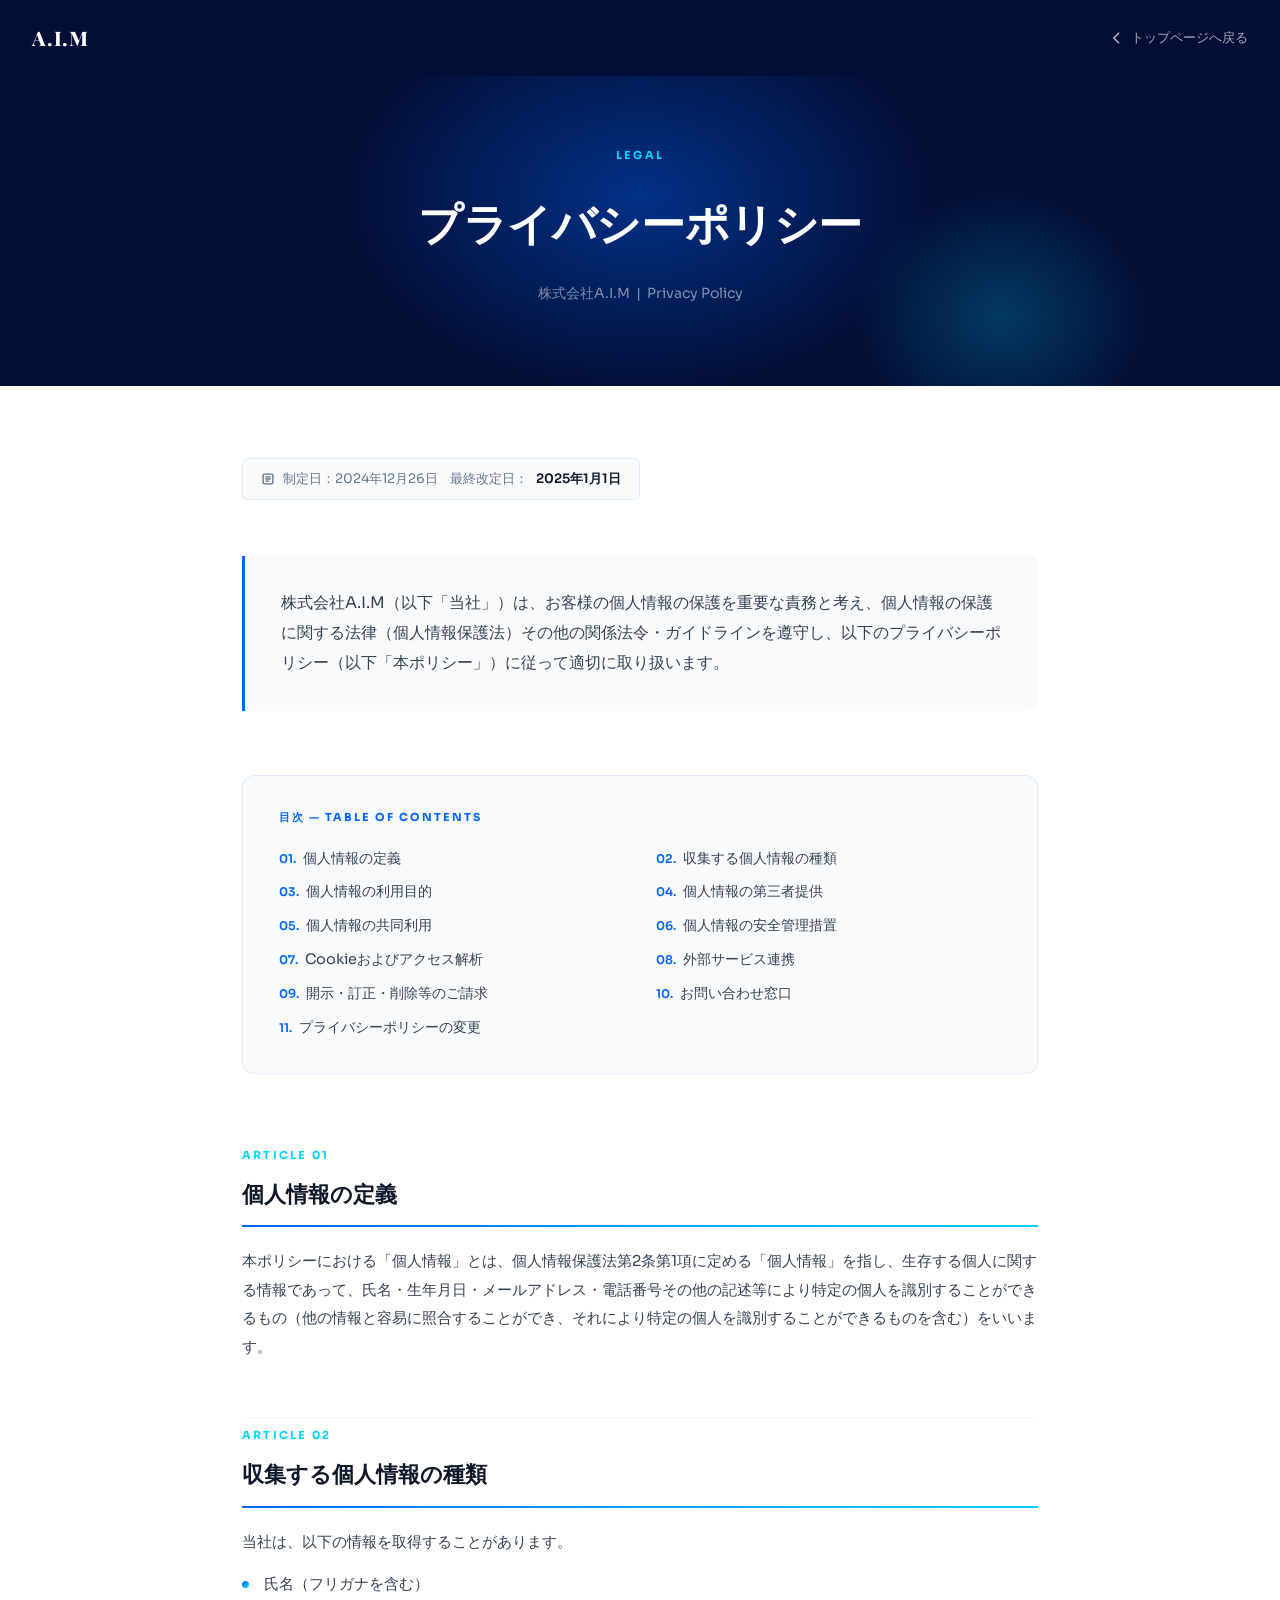
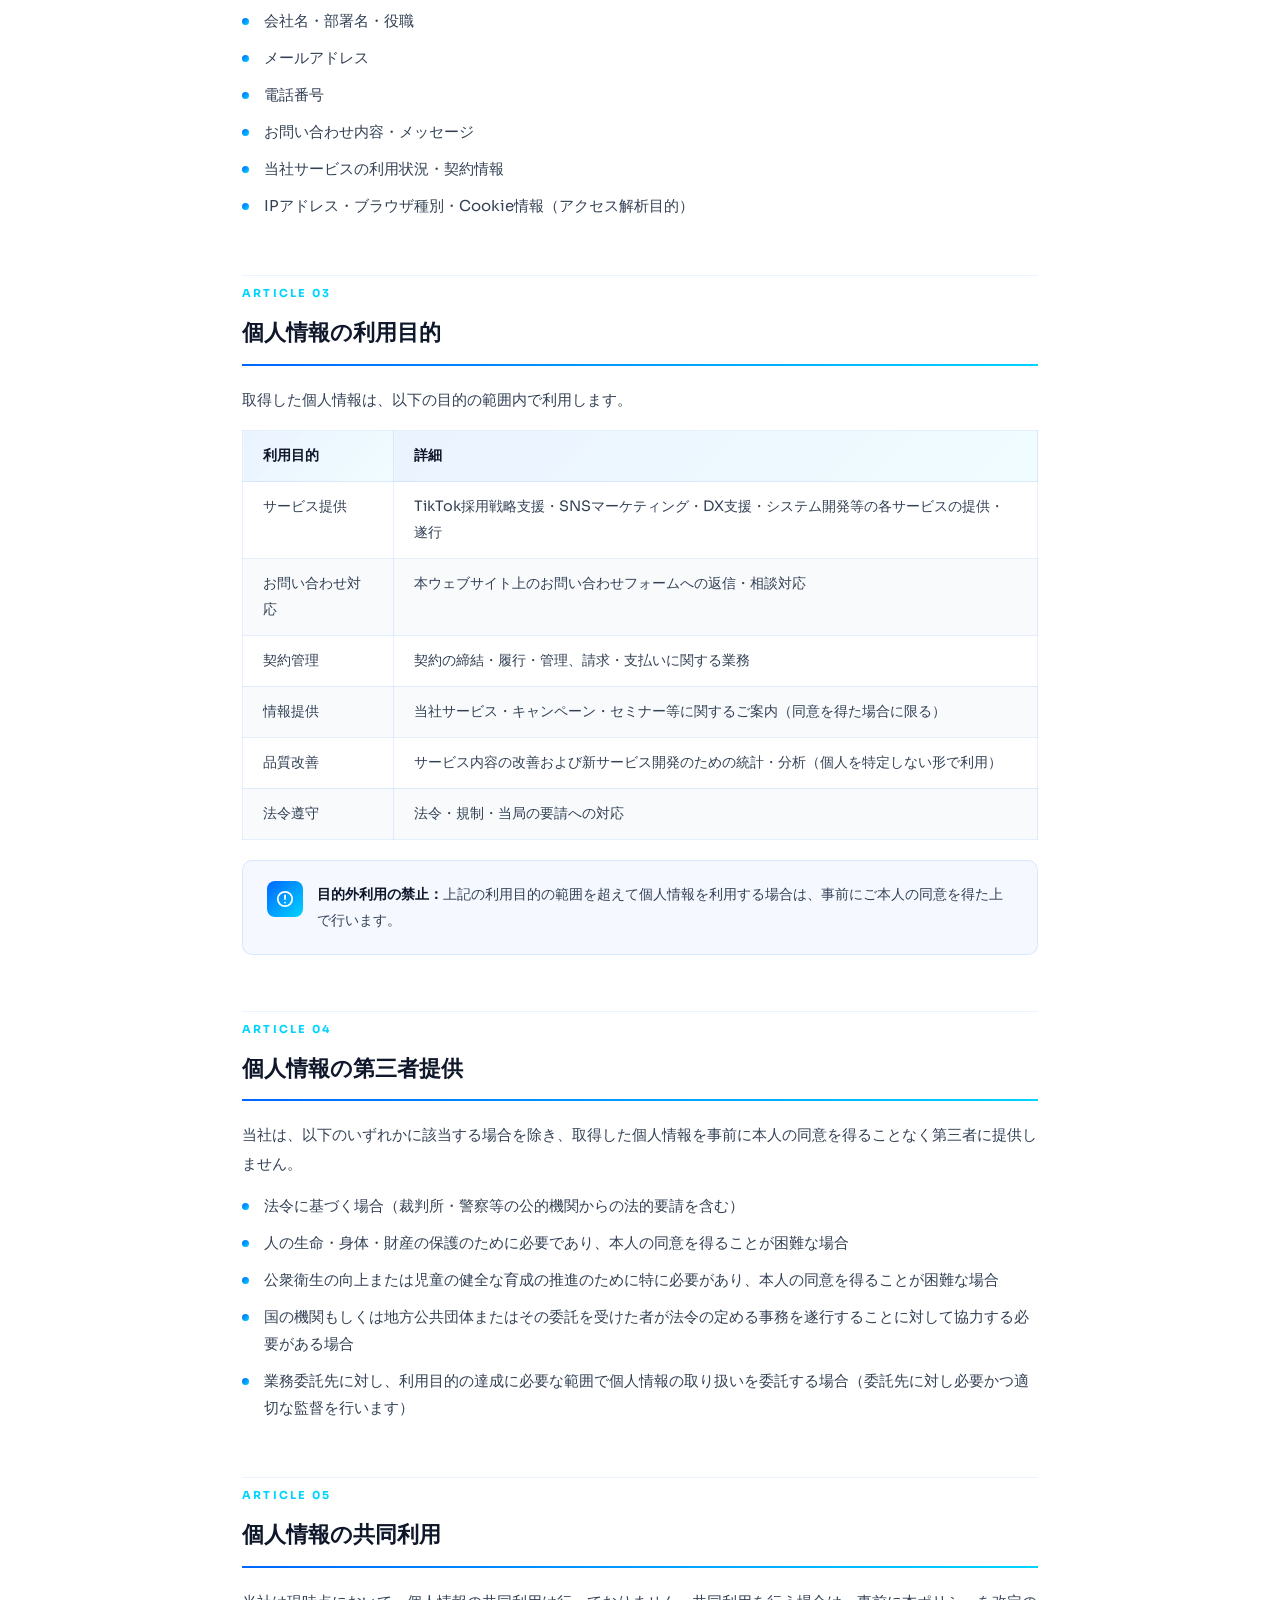
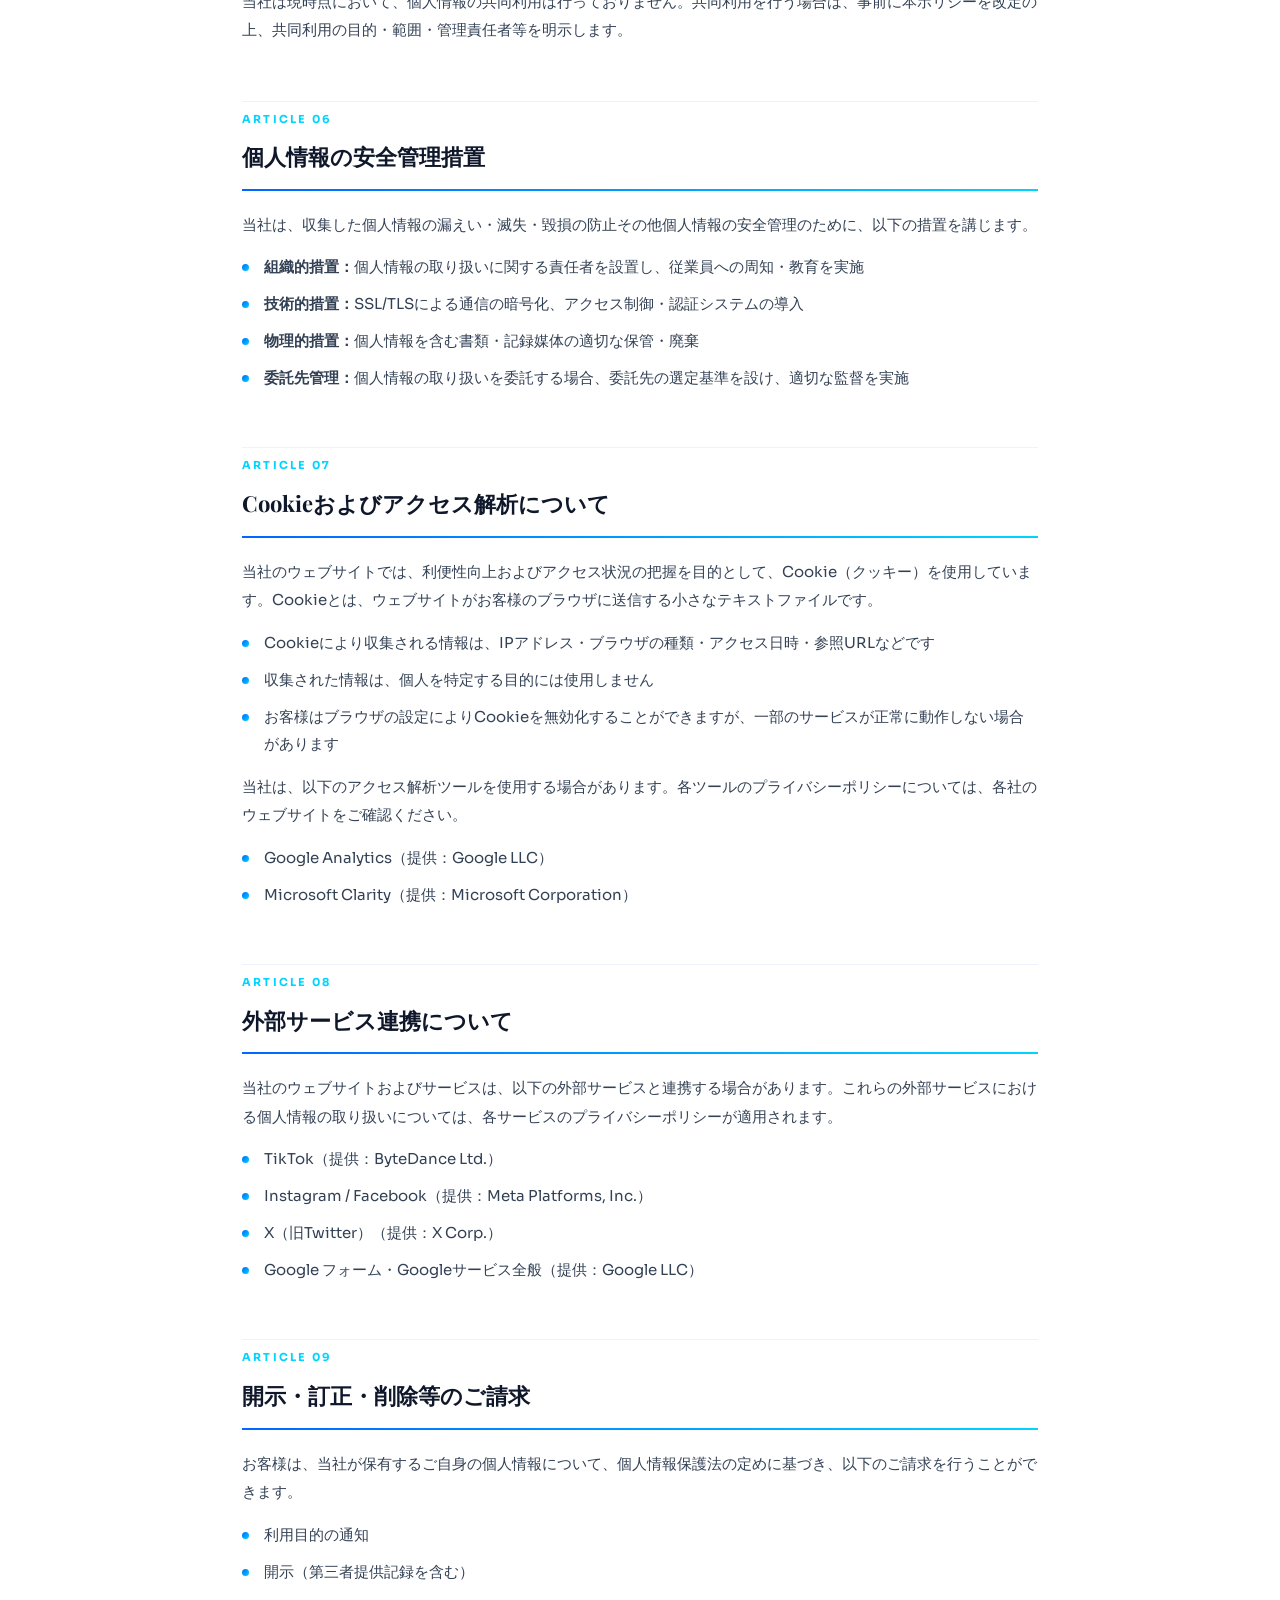
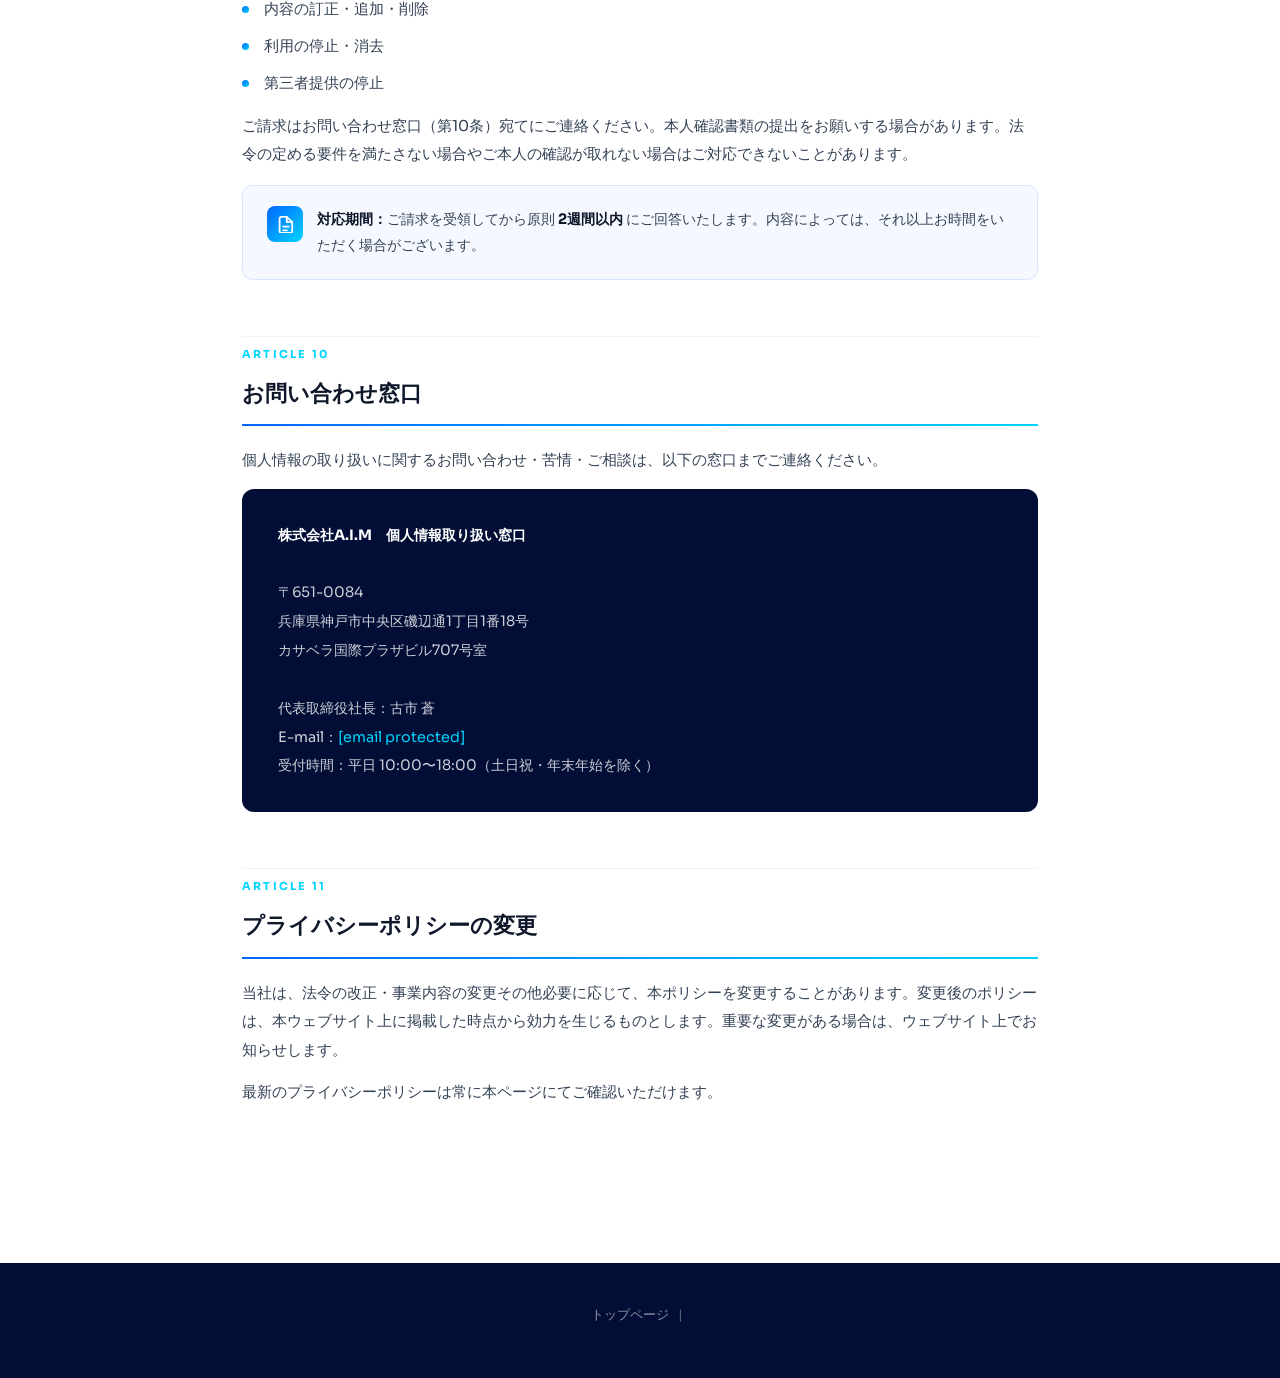
==== privacy-policy.html @ 9ead8651 "Create privacy-policy.html" ====
<!DOCTYPE html>
<html lang="ja">
<head>
    <meta charset="UTF-8">
    <meta name="viewport" content="width=device-width, initial-scale=1.0">
    <meta name="description" content="株式会社A.I.M プライバシーポリシー">
    <title>プライバシーポリシー | 株式会社A.I.M</title>
    <link rel="preconnect" href="https://fonts.googleapis.com">
    <link rel="preconnect" href="https://fonts.gstatic.com" crossorigin>
    <link href="https://fonts.googleapis.com/css2?family=Sora:wght@300;400;500;600;700&family=Playfair+Display:wght@700;800&display=swap" rel="stylesheet">
    <style>
        /* ── Reset & Variables ── */
        *, *::before, *::after { margin: 0; padding: 0; box-sizing: border-box; }

        :root {
            --blue:       #0066FF;
            --blue-dark:  #0052CC;
            --cyan:       #00D4FF;
            --navy:       #030E36;
            --text-dark:  #0F172A;
            --text-gray:  #334155;
            --text-light: #64748B;
            --bg-light:   #F8FAFC;
            --border:     rgba(0, 102, 255, 0.10);
            --font-head:  'Playfair Display', serif;
            --font-body:  'Sora', sans-serif;
        }

        html { font-size: 16px; scroll-behavior: smooth; }

        body {
            font-family: var(--font-body);
            color: var(--text-dark);
            background: #fff;
            line-height: 1.8;
            -webkit-font-smoothing: antialiased;
        }

        a { color: var(--blue); text-decoration: none; transition: opacity .2s; }
        a:hover { opacity: .75; text-decoration: underline; }

        /* ── Header ── */
        .site-header {
            background: var(--navy);
            padding: 20px 32px;
            display: flex;
            align-items: center;
            justify-content: space-between;
        }
        .site-header-logo {
            font-family: var(--font-head);
            font-size: 1.25rem;
            font-weight: 800;
            color: #fff;
            letter-spacing: .04em;
        }
        .site-header-back {
            font-size: .8125rem;
            color: rgba(255,255,255,.65);
            display: flex;
            align-items: center;
            gap: 6px;
            transition: color .2s;
            text-decoration: none;
        }
        .site-header-back:hover { color: #fff; text-decoration: none; }
        .site-header-back svg { flex-shrink: 0; }

        /* ── Hero ── */
        .pp-hero {
            background: var(--navy);
            padding: 64px 32px 80px;
            text-align: center;
            position: relative;
            overflow: hidden;
        }
        .pp-hero::before {
            content: '';
            position: absolute;
            top: -80px; left: 50%;
            transform: translateX(-50%);
            width: 600px; height: 400px;
            background: radial-gradient(ellipse,
                rgba(0,102,255,.40) 0%, transparent 70%);
            pointer-events: none;
        }
        .pp-hero::after {
            content: '';
            position: absolute;
            bottom: -60px; right: 10%;
            width: 300px; height: 260px;
            background: radial-gradient(ellipse,
                rgba(0,212,255,.22) 0%, transparent 70%);
            pointer-events: none;
        }
        .pp-hero-label {
            position: relative; z-index: 1;
            display: inline-block;
            font-size: .6875rem;
            font-weight: 700;
            letter-spacing: .2em;
            text-transform: uppercase;
            color: var(--cyan);
            margin-bottom: 16px;
        }
        .pp-hero h1 {
            position: relative; z-index: 1;
            font-family: var(--font-head);
            font-size: clamp(1.75rem, 4vw, 2.75rem);
            font-weight: 800;
            color: #fff;
            letter-spacing: -.01em;
            margin-bottom: 20px;
        }
        .pp-hero-meta {
            position: relative; z-index: 1;
            font-size: .875rem;
            color: rgba(255,255,255,.50);
        }

        /* ── Layout ── */
        .pp-wrap {
            max-width: 860px;
            margin: 0 auto;
            padding: 72px 32px 100px;
        }

        /* ── Lead ── */
        .pp-lead {
            font-size: 1rem;
            color: var(--text-gray);
            line-height: 1.9;
            padding: 32px 36px;
            background: var(--bg-light);
            border-left: 3px solid var(--blue);
            border-radius: 0 8px 8px 0;
            margin-bottom: 64px;
        }

        /* ── TOC ── */
        .pp-toc {
            background: var(--bg-light);
            border: 1.5px solid var(--border);
            border-radius: 12px;
            padding: 32px 36px;
            margin-bottom: 64px;
        }
        .pp-toc-title {
            font-size: .6875rem;
            font-weight: 700;
            letter-spacing: .18em;
            text-transform: uppercase;
            color: var(--blue);
            margin-bottom: 18px;
        }
        .pp-toc ol {
            list-style: none;
            counter-reset: toc;
            display: grid;
            grid-template-columns: 1fr 1fr;
            gap: 8px 32px;
        }
        .pp-toc li {
            counter-increment: toc;
            font-size: .9rem;
        }
        .pp-toc li::before {
            content: counter(toc, decimal-leading-zero) ". ";
            color: var(--blue);
            font-weight: 600;
            font-size: .75rem;
            margin-right: 4px;
        }
        .pp-toc a { color: var(--text-gray); }
        .pp-toc a:hover { color: var(--blue); text-decoration: none; }

        /* ── Section ── */
        .pp-section {
            margin-bottom: 56px;
            padding-top: 8px;
            border-top: 1px solid rgba(0,102,255,.08);
        }
        .pp-section:first-of-type { border-top: none; }

        .pp-section-num {
            font-size: .6875rem;
            font-weight: 700;
            letter-spacing: .2em;
            color: var(--cyan);
            text-transform: uppercase;
            margin-bottom: 8px;
        }
        .pp-section h2 {
            font-family: var(--font-head);
            font-size: 1.375rem;
            font-weight: 700;
            color: var(--text-dark);
            margin-bottom: 20px;
            padding-bottom: 12px;
            border-bottom: 2px solid;
            border-image: linear-gradient(90deg, var(--blue), var(--cyan)) 1;
            display: inline-block;
            width: 100%;
        }
        .pp-section p {
            font-size: .9375rem;
            color: var(--text-gray);
            line-height: 1.9;
            margin-bottom: 14px;
        }
        .pp-section p:last-child { margin-bottom: 0; }

        /* リスト */
        .pp-list {
            list-style: none;
            margin: 12px 0 16px;
            display: flex;
            flex-direction: column;
            gap: 10px;
        }
        .pp-list li {
            position: relative;
            padding-left: 22px;
            font-size: .9375rem;
            color: var(--text-gray);
            line-height: 1.8;
        }
        .pp-list li::before {
            content: '';
            position: absolute;
            left: 0; top: 11px;
            width: 7px; height: 7px;
            background: linear-gradient(135deg, var(--blue), var(--cyan));
            border-radius: 50%;
        }

        /* 用途テーブル */
        .pp-table {
            width: 100%;
            border-collapse: collapse;
            margin: 16px 0 20px;
            font-size: .9rem;
        }
        .pp-table th {
            background: linear-gradient(135deg,
                rgba(0,102,255,.08) 0%, rgba(0,212,255,.06) 100%);
            color: var(--text-dark);
            font-weight: 600;
            padding: 12px 20px;
            text-align: left;
            border: 1px solid var(--border);
            white-space: nowrap;
        }
        .pp-table td {
            padding: 12px 20px;
            border: 1px solid var(--border);
            color: var(--text-gray);
            vertical-align: top;
        }
        .pp-table tr:nth-child(even) td {
            background: var(--bg-light);
        }

        /* ハイライトブロック */
        .pp-note {
            display: flex;
            gap: 14px;
            align-items: flex-start;
            background: rgba(0,102,255,.04);
            border: 1.5px solid rgba(0,102,255,.12);
            border-radius: 10px;
            padding: 20px 24px;
            margin: 16px 0;
        }
        .pp-note-icon {
            flex-shrink: 0;
            width: 36px; height: 36px;
            background: linear-gradient(135deg, var(--blue), var(--cyan));
            border-radius: 8px;
            display: flex; align-items: center; justify-content: center;
        }
        .pp-note-icon svg { color: white; }
        .pp-note-body { font-size: .9rem; color: var(--text-gray); line-height: 1.85; }
        .pp-note-body strong { color: var(--text-dark); }

        /* 会社情報ボックス */
        .pp-company-box {
            background: var(--navy);
            border-radius: 12px;
            padding: 32px 36px;
            color: rgba(255,255,255,.80);
            font-size: .9rem;
            line-height: 2;
        }
        .pp-company-box strong { color: #fff; }
        .pp-company-box a { color: var(--cyan); }

        /* 改定日バッジ */
        .pp-revision {
            display: inline-flex;
            align-items: center;
            gap: 8px;
            background: var(--bg-light);
            border: 1px solid var(--border);
            border-radius: 6px;
            padding: 8px 18px;
            font-size: .8125rem;
            color: var(--text-light);
            margin-bottom: 56px;
        }
        .pp-revision span { font-weight: 600; color: var(--text-dark); }

        /* ── Footer ── */
        .pp-footer {
            background: var(--navy);
            text-align: center;
            padding: 40px 32px;
            font-size: .8125rem;
            color: rgba(255,255,255,.35);
        }
        .pp-footer a {
            color: rgba(255,255,255,.55);
            text-decoration: none;
        }
        .pp-footer a:hover { color: #fff; }

        /* ── Responsive ── */
        @media (max-width: 640px) {
            .pp-wrap { padding: 48px 20px 72px; }
            .pp-toc ol { grid-template-columns: 1fr; }
            .pp-lead, .pp-toc { padding: 24px 20px; }
            .pp-company-box { padding: 24px 20px; }
            .pp-table { font-size: .825rem; }
            .pp-table th, .pp-table td { padding: 10px 12px; }
            .site-header { padding: 16px 20px; }
            .pp-hero { padding: 48px 20px 64px; }
        }
    </style>
</head>
<body>

<!-- ヘッダー -->
<header class="site-header">
    <div class="site-header-logo">A.I.M</div>
    <a href="index.html" class="site-header-back">
        <svg width="16" height="16" viewBox="0 0 20 20" fill="none">
            <path d="M12 4l-6 6 6 6" stroke="currentColor" stroke-width="2" stroke-linecap="round"/>
        </svg>
        トップページへ戻る
    </a>
</header>

<!-- ヒーロー -->
<div class="pp-hero">
    <div class="pp-hero-label">Legal</div>
    <h1>プライバシーポリシー</h1>
    <p class="pp-hero-meta">株式会社A.I.M &nbsp;|&nbsp; Privacy Policy</p>
</div>

<!-- 本文 -->
<main class="pp-wrap">

    <!-- 制定日バッジ -->
    <div class="pp-revision">
        <svg width="14" height="14" viewBox="0 0 20 20" fill="none" stroke="currentColor" stroke-width="2" stroke-linecap="round">
            <rect x="3" y="3" width="14" height="14" rx="2"/>
            <path d="M7 7h6M7 10h6M7 13h4"/>
        </svg>
        制定日：2024年12月26日 &nbsp;&nbsp; 最終改定日：<span>2025年1月1日</span>
    </div>

    <!-- リード -->
    <p class="pp-lead">
        株式会社A.I.M（以下「当社」）は、お客様の個人情報の保護を重要な責務と考え、個人情報の保護に関する法律（個人情報保護法）その他の関係法令・ガイドラインを遵守し、以下のプライバシーポリシー（以下「本ポリシー」）に従って適切に取り扱います。
    </p>

    <!-- 目次 -->
    <nav class="pp-toc">
        <div class="pp-toc-title">目次 — Table of Contents</div>
        <ol>
            <li><a href="#s1">個人情報の定義</a></li>
            <li><a href="#s2">収集する個人情報の種類</a></li>
            <li><a href="#s3">個人情報の利用目的</a></li>
            <li><a href="#s4">個人情報の第三者提供</a></li>
            <li><a href="#s5">個人情報の共同利用</a></li>
            <li><a href="#s6">個人情報の安全管理措置</a></li>
            <li><a href="#s7">Cookieおよびアクセス解析</a></li>
            <li><a href="#s8">外部サービス連携</a></li>
            <li><a href="#s9">開示・訂正・削除等のご請求</a></li>
            <li><a href="#s10">お問い合わせ窓口</a></li>
            <li><a href="#s11">プライバシーポリシーの変更</a></li>
        </ol>
    </nav>

    <!-- 第1条 -->
    <section class="pp-section" id="s1">
        <div class="pp-section-num">Article 01</div>
        <h2>個人情報の定義</h2>
        <p>本ポリシーにおける「個人情報」とは、個人情報保護法第2条第1項に定める「個人情報」を指し、生存する個人に関する情報であって、氏名・生年月日・メールアドレス・電話番号その他の記述等により特定の個人を識別することができるもの（他の情報と容易に照合することができ、それにより特定の個人を識別することができるものを含む）をいいます。</p>
    </section>

    <!-- 第2条 -->
    <section class="pp-section" id="s2">
        <div class="pp-section-num">Article 02</div>
        <h2>収集する個人情報の種類</h2>
        <p>当社は、以下の情報を取得することがあります。</p>
        <ul class="pp-list">
            <li>氏名（フリガナを含む）</li>
            <li>会社名・部署名・役職</li>
            <li>メールアドレス</li>
            <li>電話番号</li>
            <li>お問い合わせ内容・メッセージ</li>
            <li>当社サービスの利用状況・契約情報</li>
            <li>IPアドレス・ブラウザ種別・Cookie情報（アクセス解析目的）</li>
        </ul>
    </section>

    <!-- 第3条 -->
    <section class="pp-section" id="s3">
        <div class="pp-section-num">Article 03</div>
        <h2>個人情報の利用目的</h2>
        <p>取得した個人情報は、以下の目的の範囲内で利用します。</p>
        <table class="pp-table">
            <thead>
                <tr>
                    <th>利用目的</th>
                    <th>詳細</th>
                </tr>
            </thead>
            <tbody>
                <tr>
                    <td>サービス提供</td>
                    <td>TikTok採用戦略支援・SNSマーケティング・DX支援・システム開発等の各サービスの提供・遂行</td>
                </tr>
                <tr>
                    <td>お問い合わせ対応</td>
                    <td>本ウェブサイト上のお問い合わせフォームへの返信・相談対応</td>
                </tr>
                <tr>
                    <td>契約管理</td>
                    <td>契約の締結・履行・管理、請求・支払いに関する業務</td>
                </tr>
                <tr>
                    <td>情報提供</td>
                    <td>当社サービス・キャンペーン・セミナー等に関するご案内（同意を得た場合に限る）</td>
                </tr>
                <tr>
                    <td>品質改善</td>
                    <td>サービス内容の改善および新サービス開発のための統計・分析（個人を特定しない形で利用）</td>
                </tr>
                <tr>
                    <td>法令遵守</td>
                    <td>法令・規制・当局の要請への対応</td>
                </tr>
            </tbody>
        </table>
        <div class="pp-note">
            <div class="pp-note-icon">
                <svg width="18" height="18" viewBox="0 0 20 20" fill="none" stroke="currentColor" stroke-width="2" stroke-linecap="round">
                    <circle cx="10" cy="10" r="8"/><path d="M10 6v4M10 14h.01"/>
                </svg>
            </div>
            <div class="pp-note-body">
                <strong>目的外利用の禁止：</strong>上記の利用目的の範囲を超えて個人情報を利用する場合は、事前にご本人の同意を得た上で行います。
            </div>
        </div>
    </section>

    <!-- 第4条 -->
    <section class="pp-section" id="s4">
        <div class="pp-section-num">Article 04</div>
        <h2>個人情報の第三者提供</h2>
        <p>当社は、以下のいずれかに該当する場合を除き、取得した個人情報を事前に本人の同意を得ることなく第三者に提供しません。</p>
        <ul class="pp-list">
            <li>法令に基づく場合（裁判所・警察等の公的機関からの法的要請を含む）</li>
            <li>人の生命・身体・財産の保護のために必要であり、本人の同意を得ることが困難な場合</li>
            <li>公衆衛生の向上または児童の健全な育成の推進のために特に必要があり、本人の同意を得ることが困難な場合</li>
            <li>国の機関もしくは地方公共団体またはその委託を受けた者が法令の定める事務を遂行することに対して協力する必要がある場合</li>
            <li>業務委託先に対し、利用目的の達成に必要な範囲で個人情報の取り扱いを委託する場合（委託先に対し必要かつ適切な監督を行います）</li>
        </ul>
    </section>

    <!-- 第5条 -->
    <section class="pp-section" id="s5">
        <div class="pp-section-num">Article 05</div>
        <h2>個人情報の共同利用</h2>
        <p>当社は現時点において、個人情報の共同利用は行っておりません。共同利用を行う場合は、事前に本ポリシーを改定の上、共同利用の目的・範囲・管理責任者等を明示します。</p>
    </section>

    <!-- 第6条 -->
    <section class="pp-section" id="s6">
        <div class="pp-section-num">Article 06</div>
        <h2>個人情報の安全管理措置</h2>
        <p>当社は、収集した個人情報の漏えい・滅失・毀損の防止その他個人情報の安全管理のために、以下の措置を講じます。</p>
        <ul class="pp-list">
            <li><strong>組織的措置：</strong>個人情報の取り扱いに関する責任者を設置し、従業員への周知・教育を実施</li>
            <li><strong>技術的措置：</strong>SSL/TLSによる通信の暗号化、アクセス制御・認証システムの導入</li>
            <li><strong>物理的措置：</strong>個人情報を含む書類・記録媒体の適切な保管・廃棄</li>
            <li><strong>委託先管理：</strong>個人情報の取り扱いを委託する場合、委託先の選定基準を設け、適切な監督を実施</li>
        </ul>
    </section>

    <!-- 第7条 -->
    <section class="pp-section" id="s7">
        <div class="pp-section-num">Article 07</div>
        <h2>Cookieおよびアクセス解析について</h2>
        <p>当社のウェブサイトでは、利便性向上およびアクセス状況の把握を目的として、Cookie（クッキー）を使用しています。Cookieとは、ウェブサイトがお客様のブラウザに送信する小さなテキストファイルです。</p>
        <ul class="pp-list">
            <li>Cookieにより収集される情報は、IPアドレス・ブラウザの種類・アクセス日時・参照URLなどです</li>
            <li>収集された情報は、個人を特定する目的には使用しません</li>
            <li>お客様はブラウザの設定によりCookieを無効化することができますが、一部のサービスが正常に動作しない場合があります</li>
        </ul>
        <p>当社は、以下のアクセス解析ツールを使用する場合があります。各ツールのプライバシーポリシーについては、各社のウェブサイトをご確認ください。</p>
        <ul class="pp-list">
            <li>Google Analytics（提供：Google LLC）</li>
            <li>Microsoft Clarity（提供：Microsoft Corporation）</li>
        </ul>
    </section>

    <!-- 第8条 -->
    <section class="pp-section" id="s8">
        <div class="pp-section-num">Article 08</div>
        <h2>外部サービス連携について</h2>
        <p>当社のウェブサイトおよびサービスは、以下の外部サービスと連携する場合があります。これらの外部サービスにおける個人情報の取り扱いについては、各サービスのプライバシーポリシーが適用されます。</p>
        <ul class="pp-list">
            <li>TikTok（提供：ByteDance Ltd.）</li>
            <li>Instagram / Facebook（提供：Meta Platforms, Inc.）</li>
            <li>X（旧Twitter）（提供：X Corp.）</li>
            <li>Google フォーム・Googleサービス全般（提供：Google LLC）</li>
        </ul>
    </section>

    <!-- 第9条 -->
    <section class="pp-section" id="s9">
        <div class="pp-section-num">Article 09</div>
        <h2>開示・訂正・削除等のご請求</h2>
        <p>お客様は、当社が保有するご自身の個人情報について、個人情報保護法の定めに基づき、以下のご請求を行うことができます。</p>
        <ul class="pp-list">
            <li>利用目的の通知</li>
            <li>開示（第三者提供記録を含む）</li>
            <li>内容の訂正・追加・削除</li>
            <li>利用の停止・消去</li>
            <li>第三者提供の停止</li>
        </ul>
        <p>ご請求はお問い合わせ窓口（第10条）宛てにご連絡ください。本人確認書類の提出をお願いする場合があります。法令の定める要件を満たさない場合やご本人の確認が取れない場合はご対応できないことがあります。</p>
        <div class="pp-note">
            <div class="pp-note-icon">
                <svg width="18" height="18" viewBox="0 0 20 20" fill="none" stroke="currentColor" stroke-width="2" stroke-linecap="round">
                    <path d="M12 2H6a2 2 0 00-2 2v14a2 2 0 002 2h10a2 2 0 002-2V8z"/>
                    <path d="M12 2v6h6M8 13h6M8 17h4"/>
                </svg>
            </div>
            <div class="pp-note-body">
                <strong>対応期間：</strong>ご請求を受領してから原則 <strong>2週間以内</strong> にご回答いたします。内容によっては、それ以上お時間をいただく場合がございます。
            </div>
        </div>
    </section>

    <!-- 第10条 -->
    <section class="pp-section" id="s10">
        <div class="pp-section-num">Article 10</div>
        <h2>お問い合わせ窓口</h2>
        <p>個人情報の取り扱いに関するお問い合わせ・苦情・ご相談は、以下の窓口までご連絡ください。</p>
        <div class="pp-company-box">
            <strong>株式会社A.I.M　個人情報取り扱い窓口</strong><br><br>
            〒651-0084<br>
            兵庫県神戸市中央区磯辺通1丁目1番18号<br>
            カサベラ国際プラザビル707号室<br><br>
            代表取締役社長：古市 蒼<br>
            E-mail：<a href="/cdn-cgi/l/email-protection#c6afa8a0a986a7afabebafa8a5e8a5a9e8acb6"><span class="__cf_email__" data-cfemail="0a63646c654a6b63672763646924696524607a">[email&#160;protected]</span></a><br>
            受付時間：平日 10:00〜18:00（土日祝・年末年始を除く）
        </div>
    </section>

    <!-- 第11条 -->
    <section class="pp-section" id="s11">
        <div class="pp-section-num">Article 11</div>
        <h2>プライバシーポリシーの変更</h2>
        <p>当社は、法令の改正・事業内容の変更その他必要に応じて、本ポリシーを変更することがあります。変更後のポリシーは、本ウェブサイト上に掲載した時点から効力を生じるものとします。重要な変更がある場合は、ウェブサイト上でお知らせします。</p>
        <p>最新のプライバシーポリシーは常に本ページにてご確認いただけます。</p>
    </section>

</main>

<!-- フッター -->
<footer class="pp-footer">
    <p style="margin-bottom:12px;">
        <a href="index.html">トップページ</a>
        &nbsp;&nbsp;|&nbsp;&nbsp;
        <a href="privacy-policy.html">
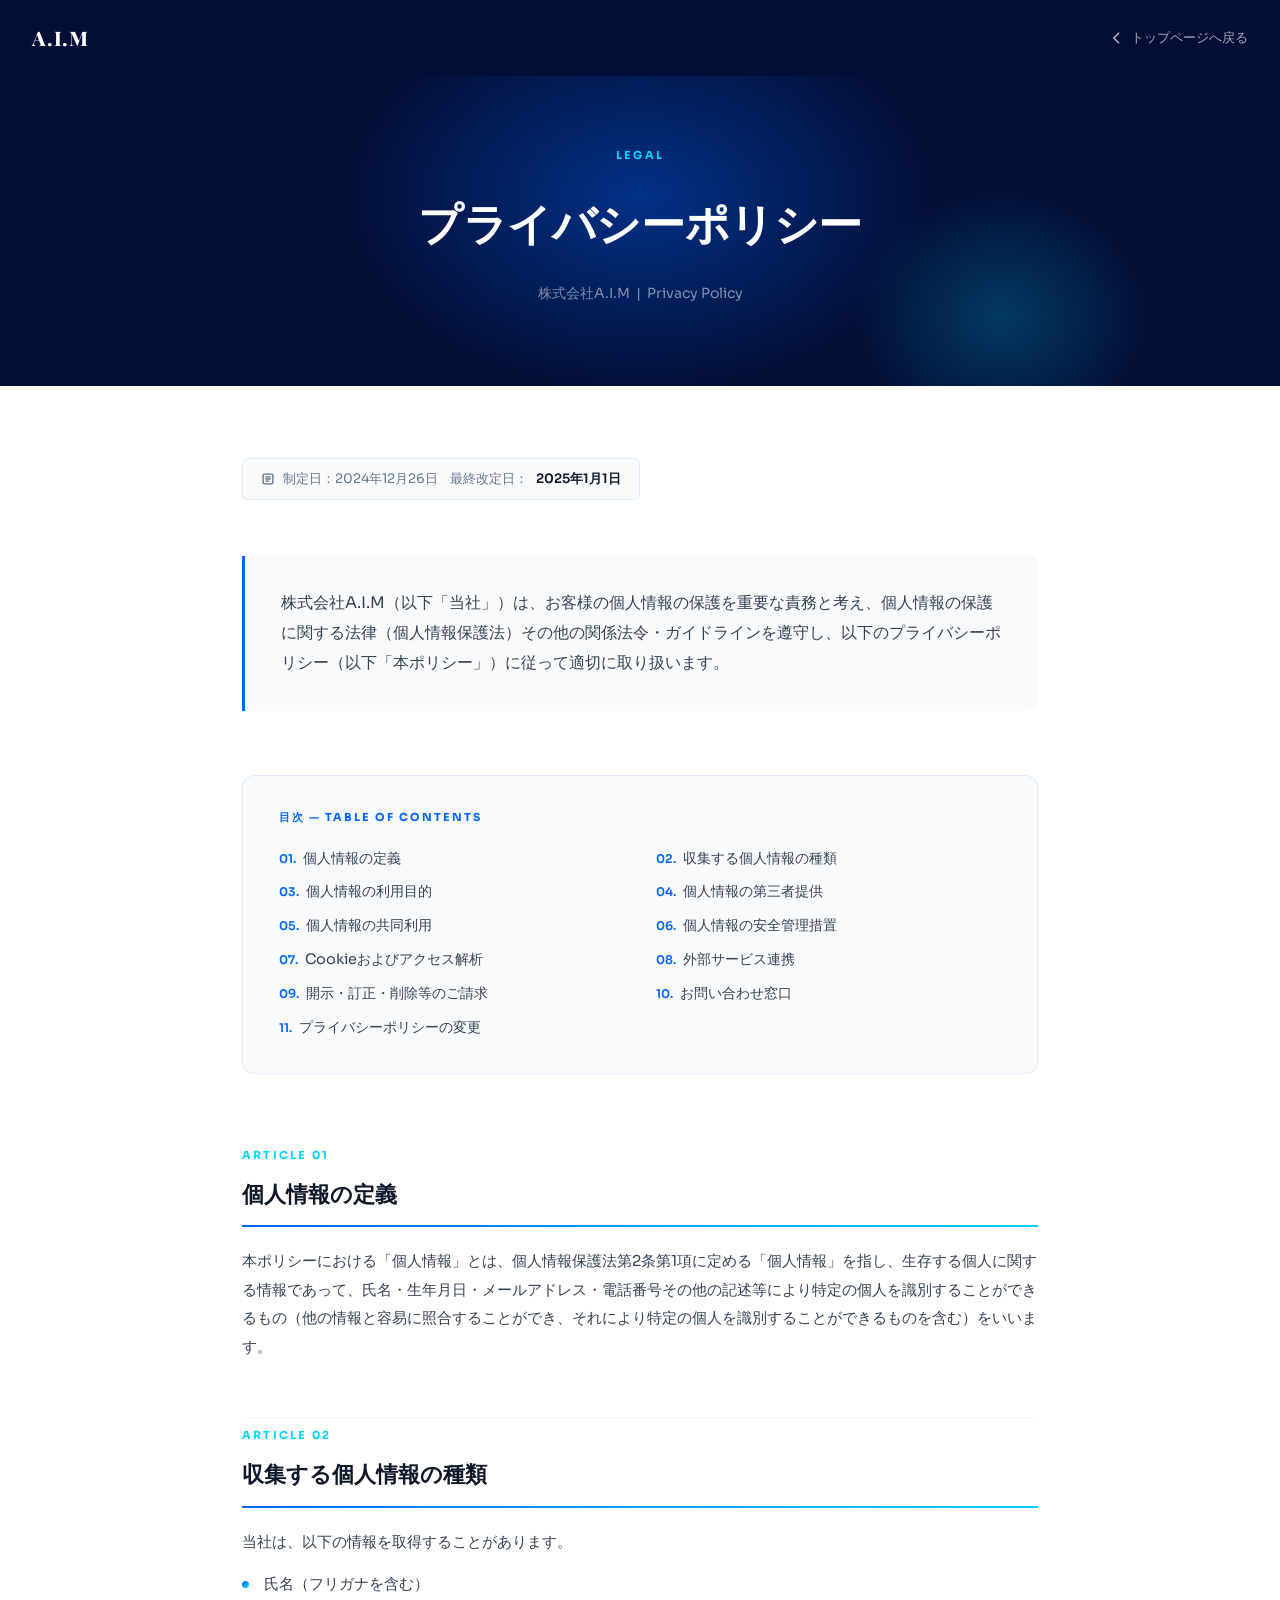
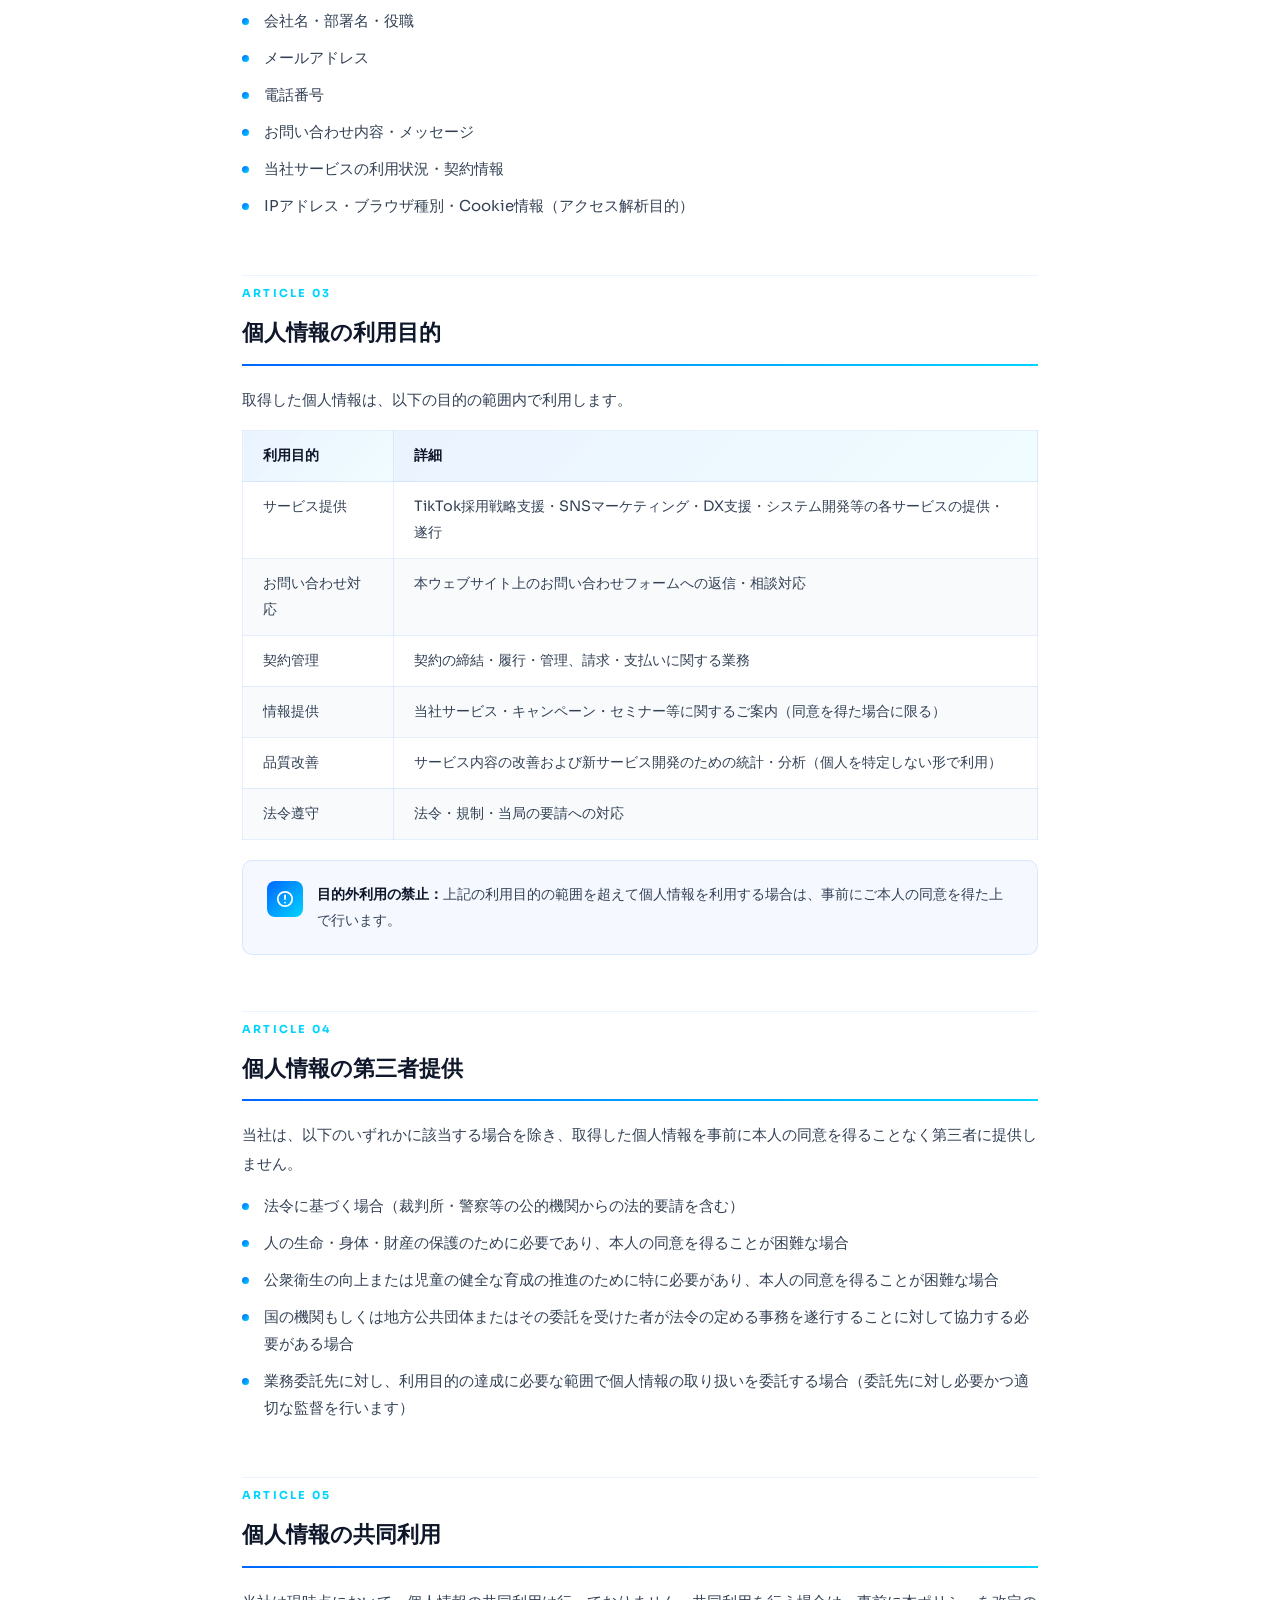
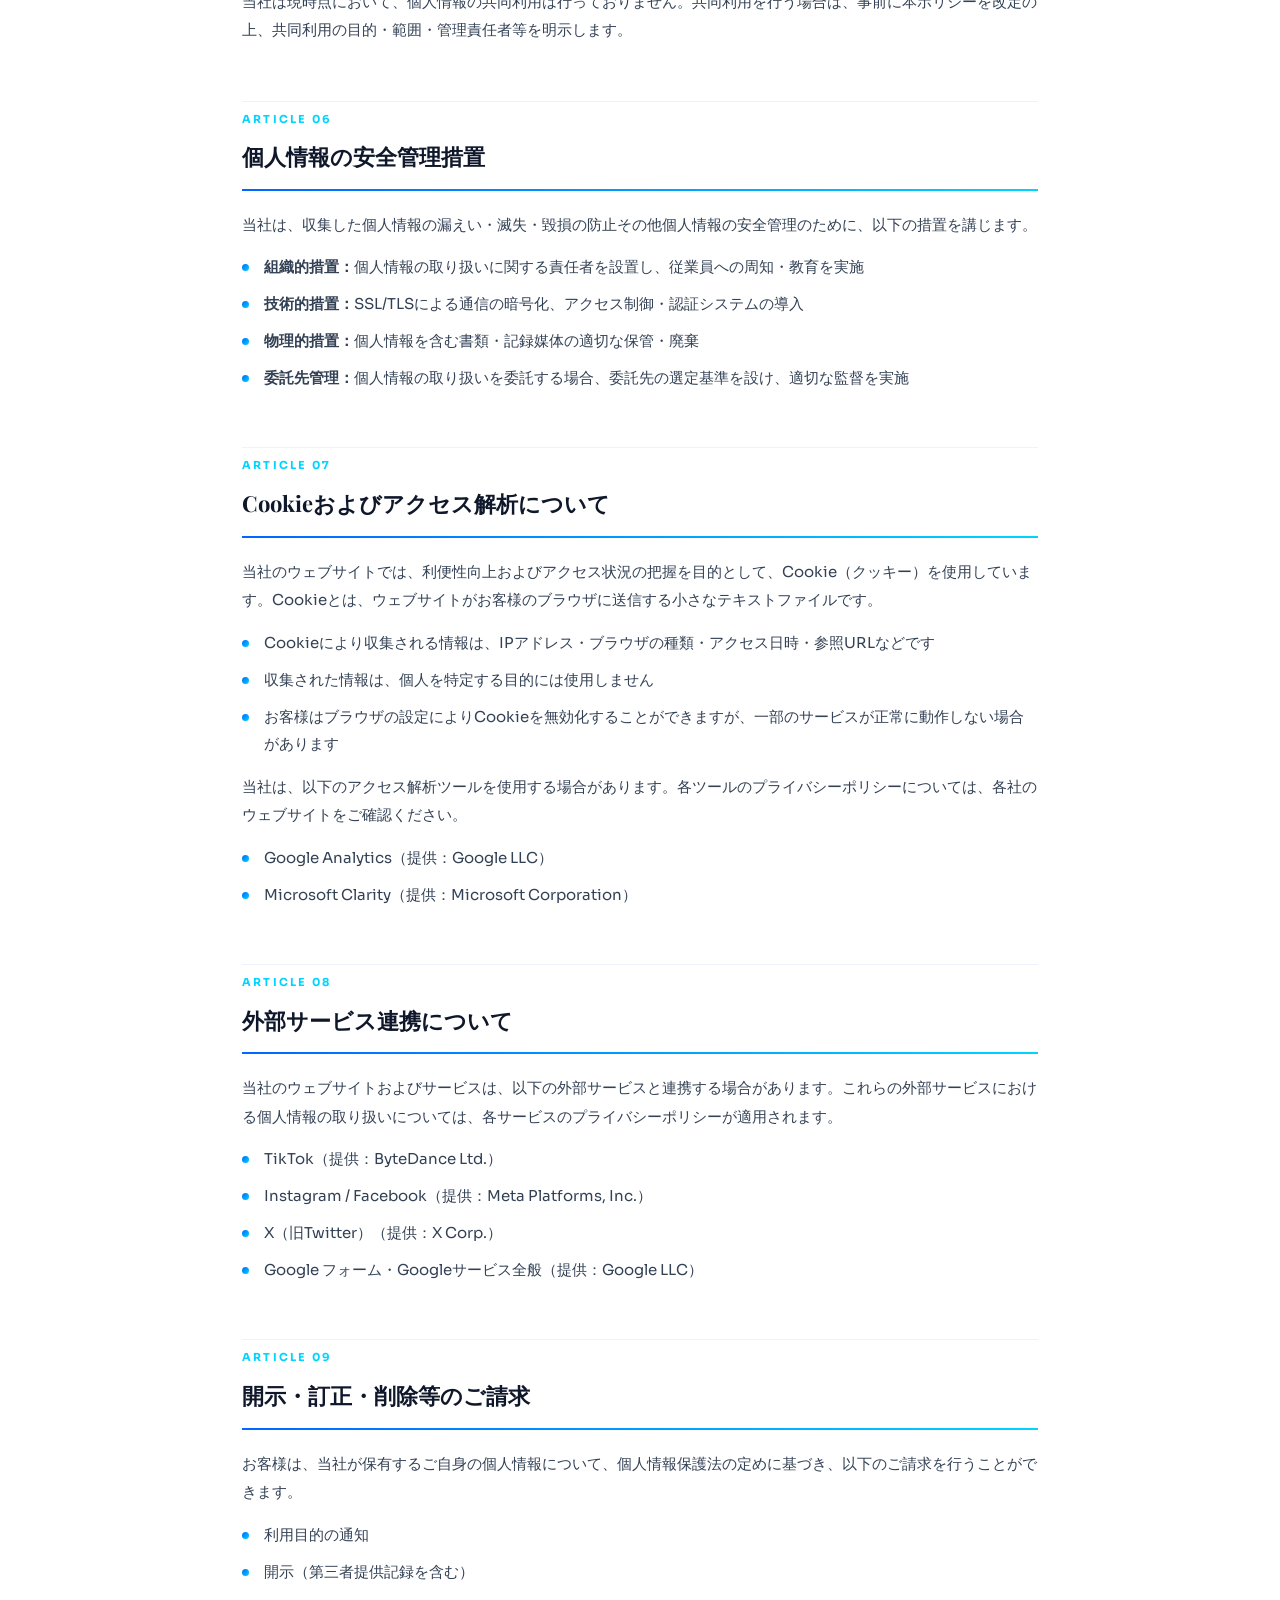
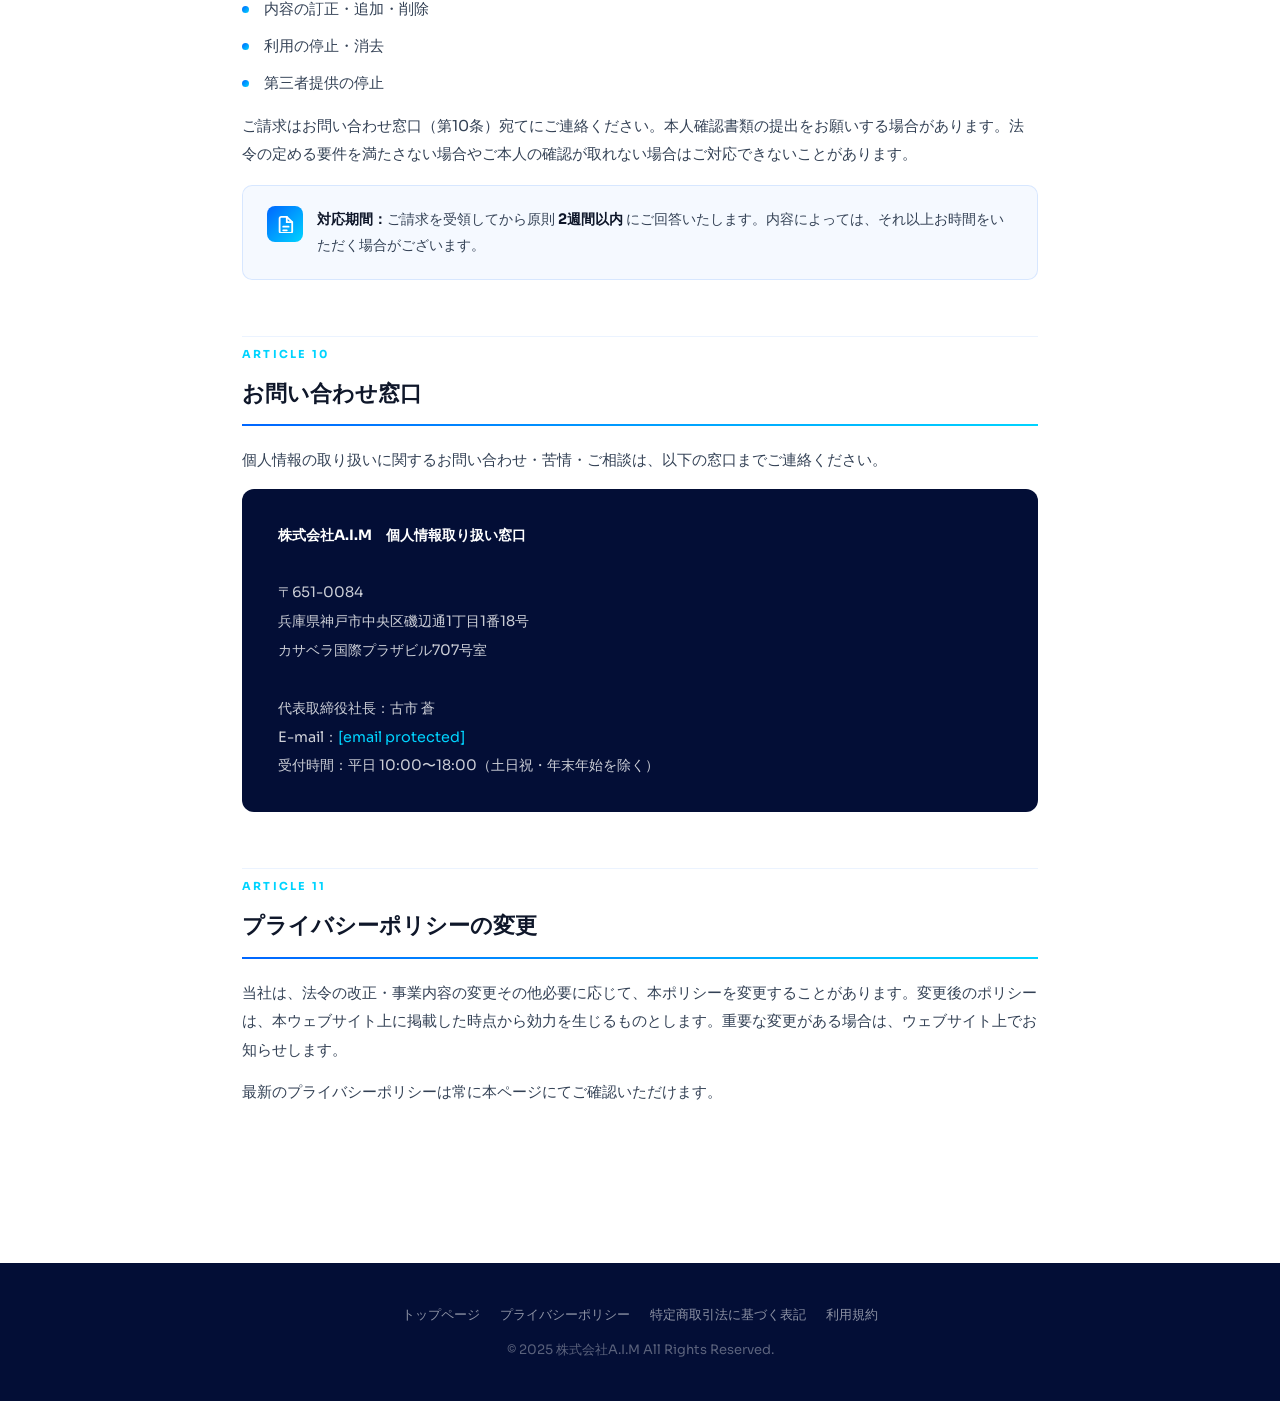
==== commit ca9dfde8: "Update privacy-policy.html" ====
--- a/privacy-policy.html
+++ b/privacy-policy.html
@@ -584,7 +584,14 @@
 
 <!-- フッター -->
 <footer class="pp-footer">
-    <p style="margin-bottom:12px;">
-        <a href="index.html">トップページ</a>
-        &nbsp;&nbsp;|&nbsp;&nbsp;
-        <a href="privacy-policy.html">
+    <div class="pp-footer-links" style="margin-bottom:12px; display:flex; flex-wrap:wrap; justify-content:center; gap:8px 20px;">
+        <a href="./index.html">トップページ</a>
+        <a href="./privacy-policy.html">プライバシーポリシー</a>
+        <a href="./tokushoho.html">特定商取引法に基づく表記</a>
+        <a href="./terms.html">利用規約</a>
+    </div>
+    <p>&copy; 2025 株式会社A.I.M All Rights Reserved.</p>
+</footer>
+
+</body>
+</html>
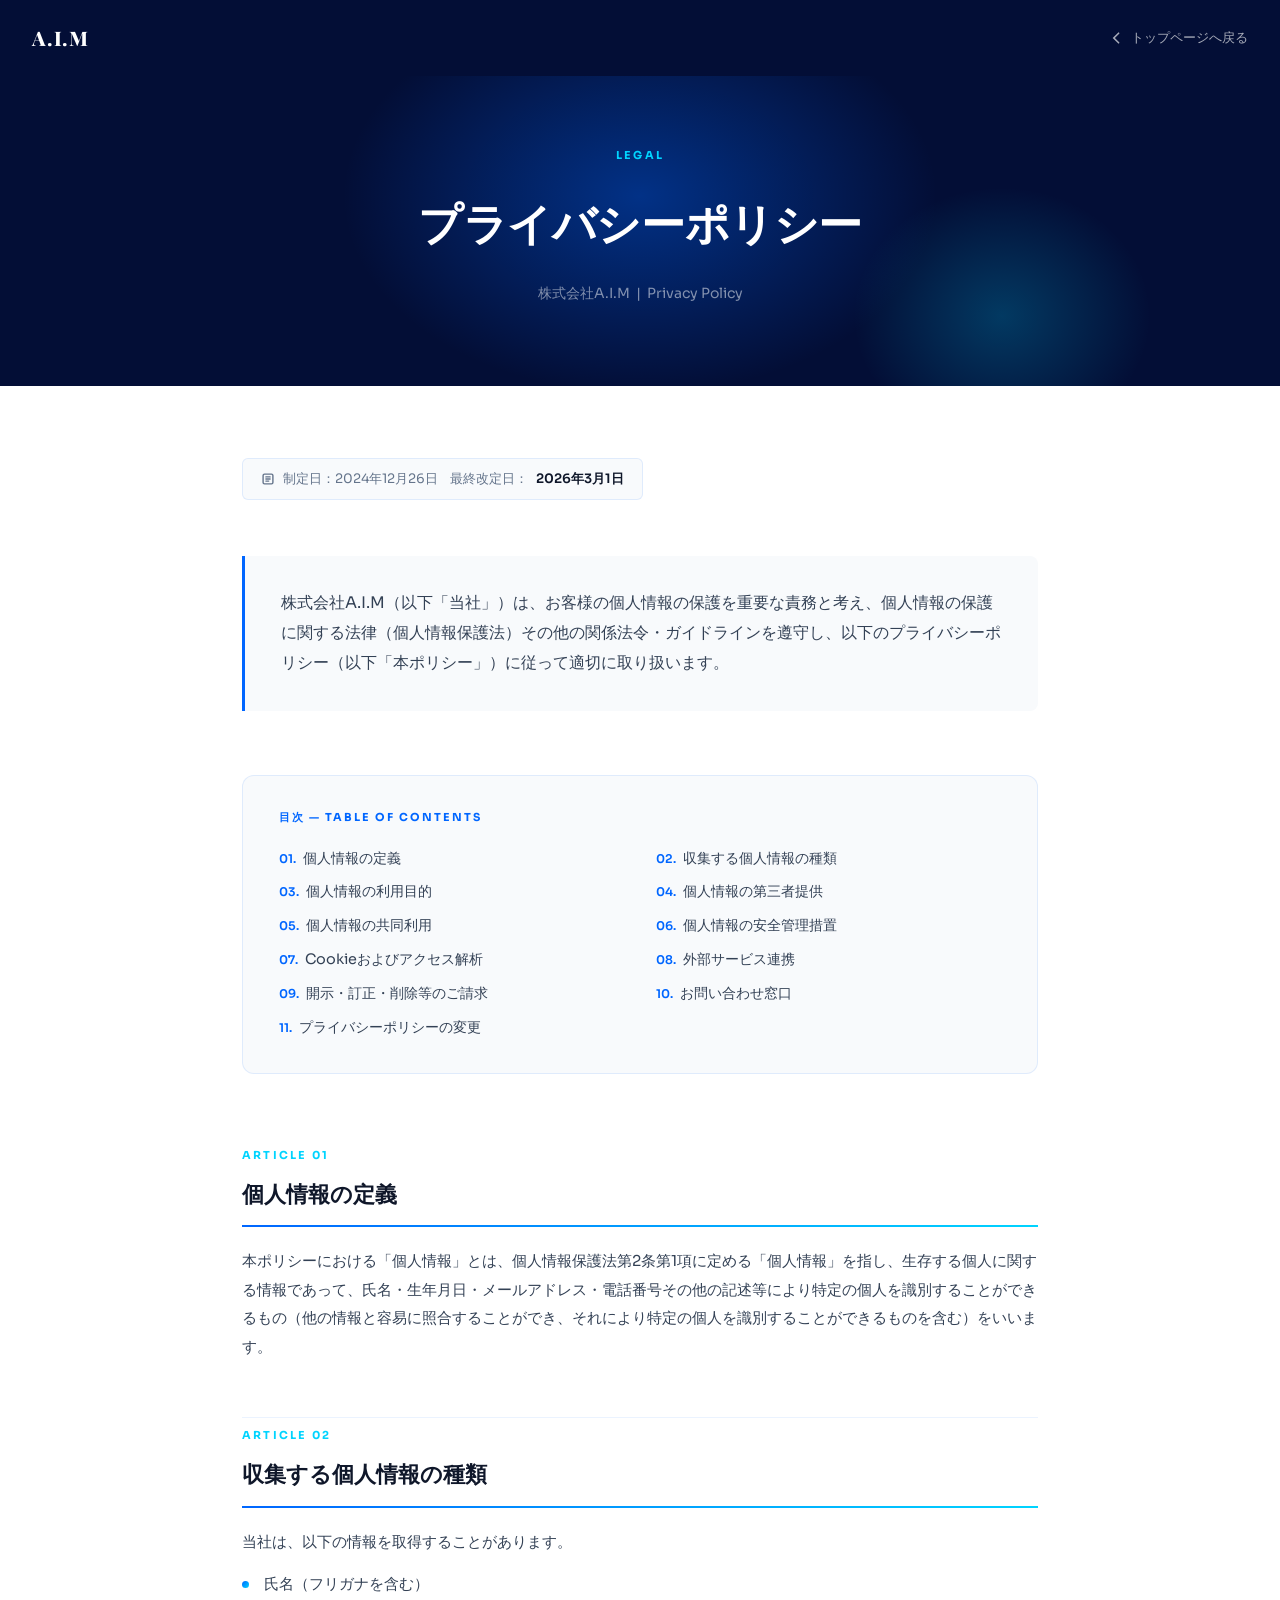
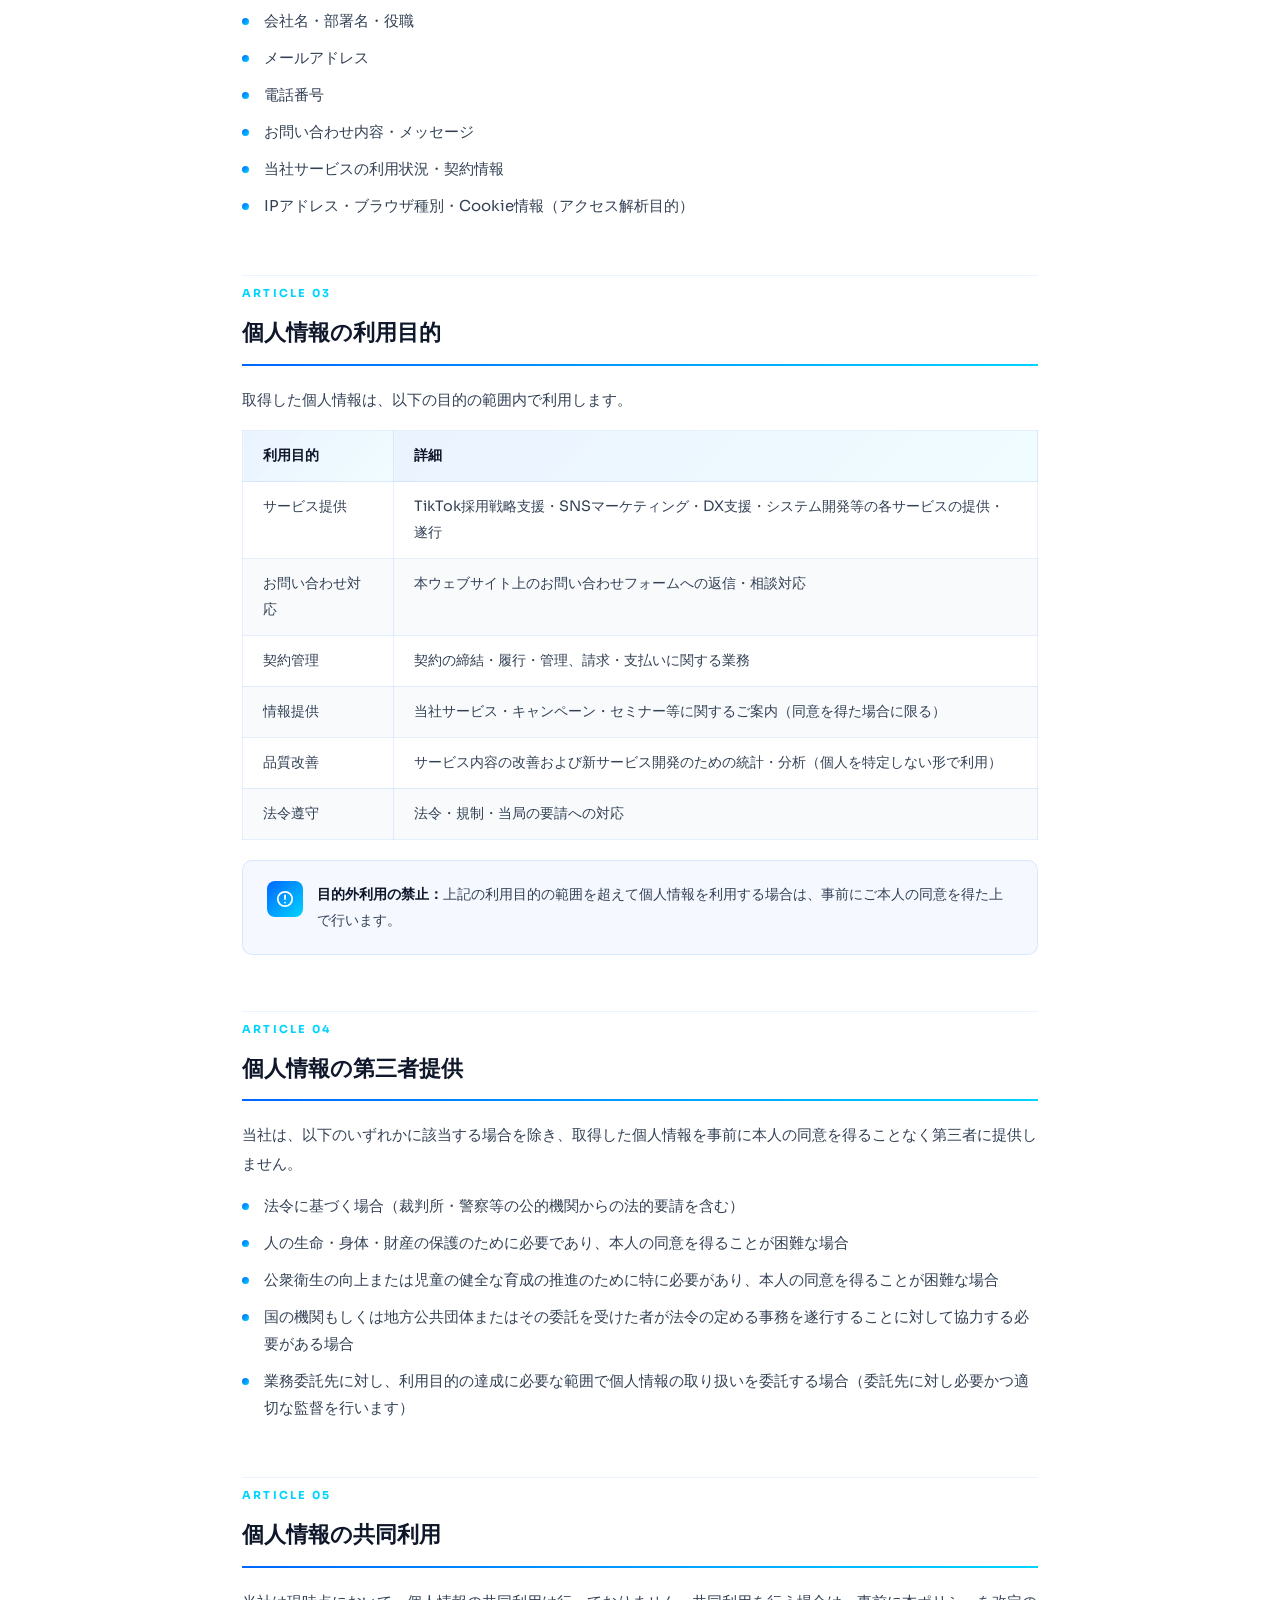
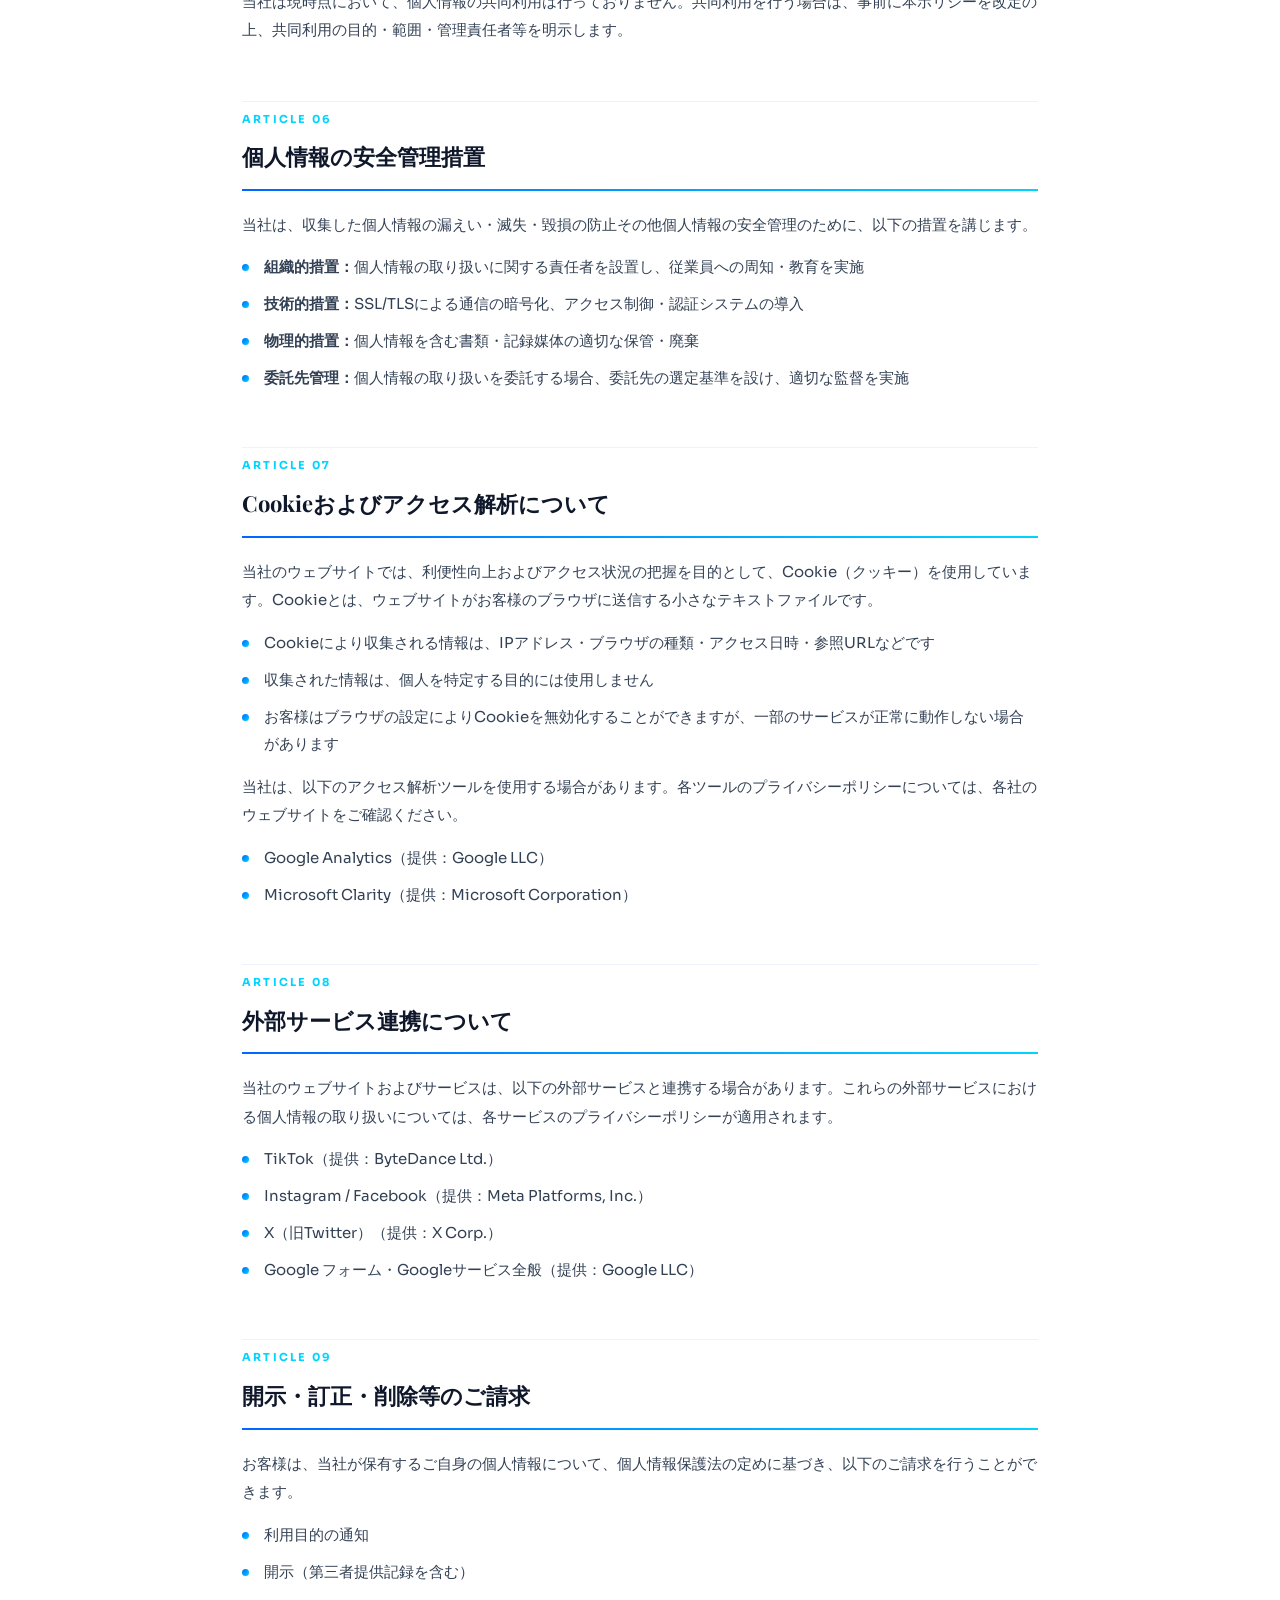
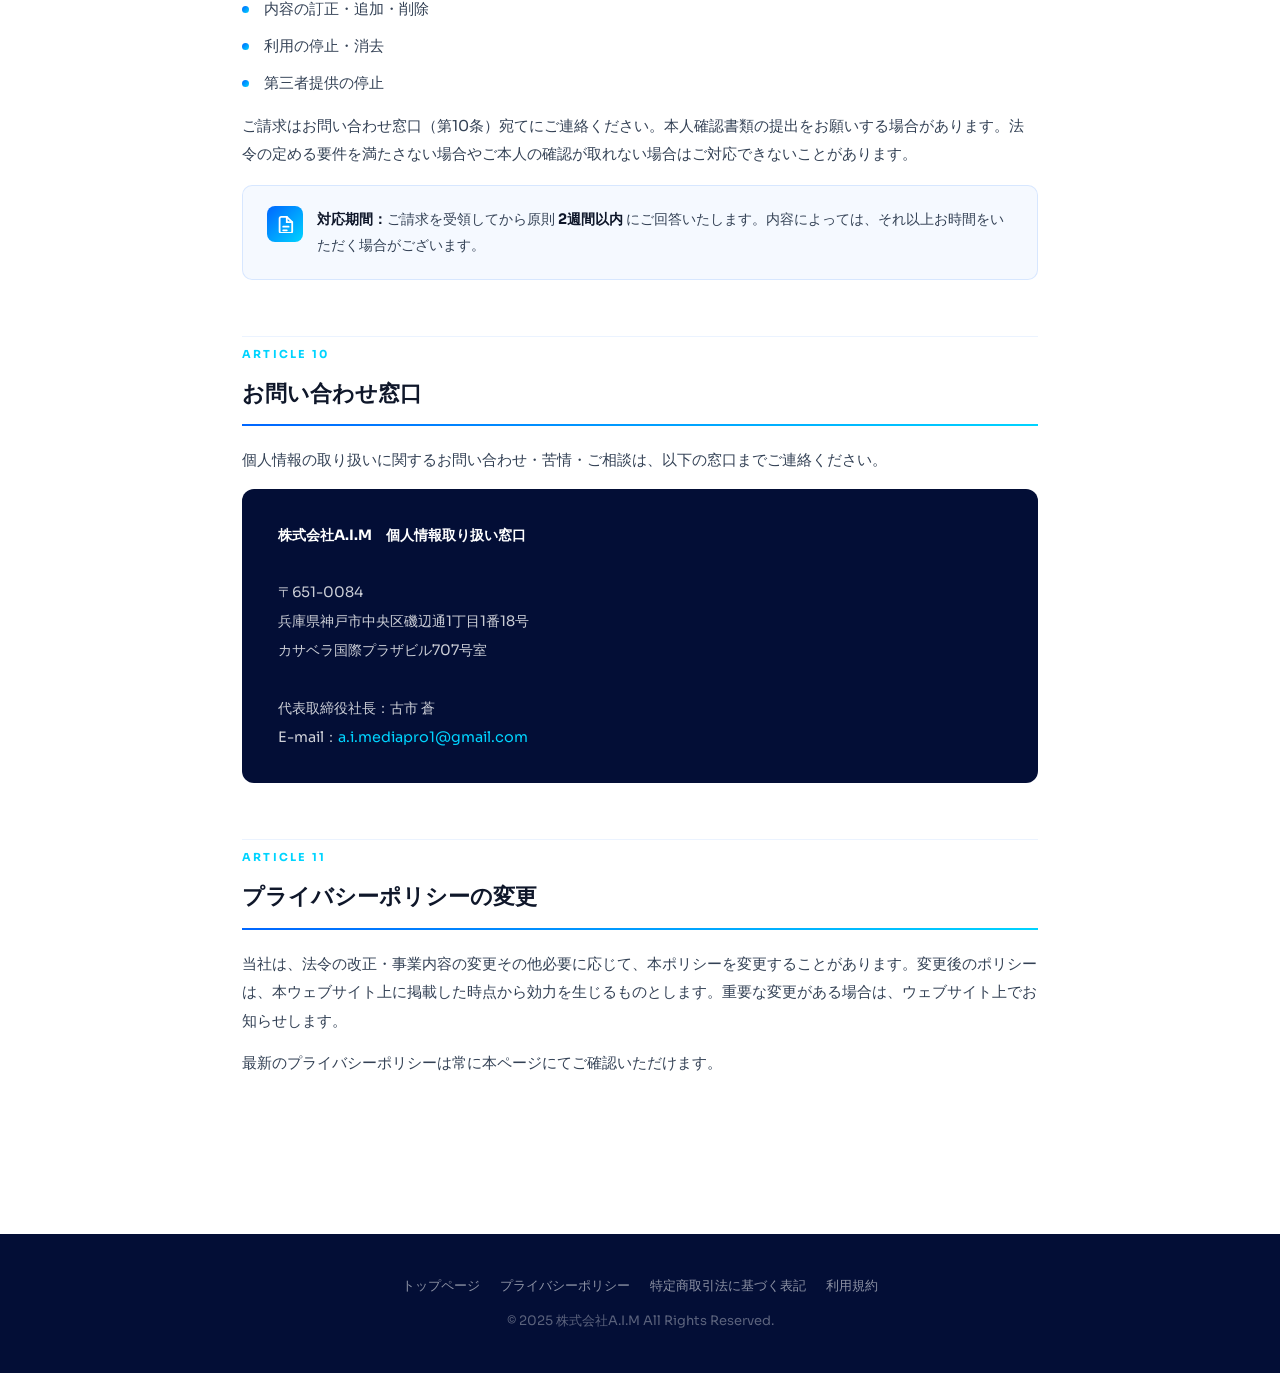
==== commit de7e7123: "Update privacy-policy.html" ====
--- a/privacy-policy.html
+++ b/privacy-policy.html
@@ -366,7 +366,7 @@
             <rect x="3" y="3" width="14" height="14" rx="2"/>
             <path d="M7 7h6M7 10h6M7 13h4"/>
         </svg>
-        制定日：2024年12月26日 &nbsp;&nbsp; 最終改定日：<span>2025年1月1日</span>
+        制定日：2024年12月26日 &nbsp;&nbsp; 最終改定日：<span>2026年3月1日</span>
     </div>
 
     <!-- リード -->
@@ -567,8 +567,7 @@
             兵庫県神戸市中央区磯辺通1丁目1番18号<br>
             カサベラ国際プラザビル707号室<br><br>
             代表取締役社長：古市 蒼<br>
-            E-mail：<a href="/cdn-cgi/l/email-protection#c6afa8a0a986a7afabebafa8a5e8a5a9e8acb6"><span class="__cf_email__" data-cfemail="0a63646c654a6b63672763646924696524607a">[email&#160;protected]</span></a><br>
-            受付時間：平日 10:00〜18:00（土日祝・年末年始を除く）
+            E-mail：<a href="/cdn-cgi/l/email-protection#c6afa8a0a986a7afabebafa8a5e8a5a9e8acb6"><span class="__cf_email__" data-cfemail="0a63646c654a6b63672763646924696524607a">a.i.mediapro1@gmail.com</span></a><br>
         </div>
     </section>
 
